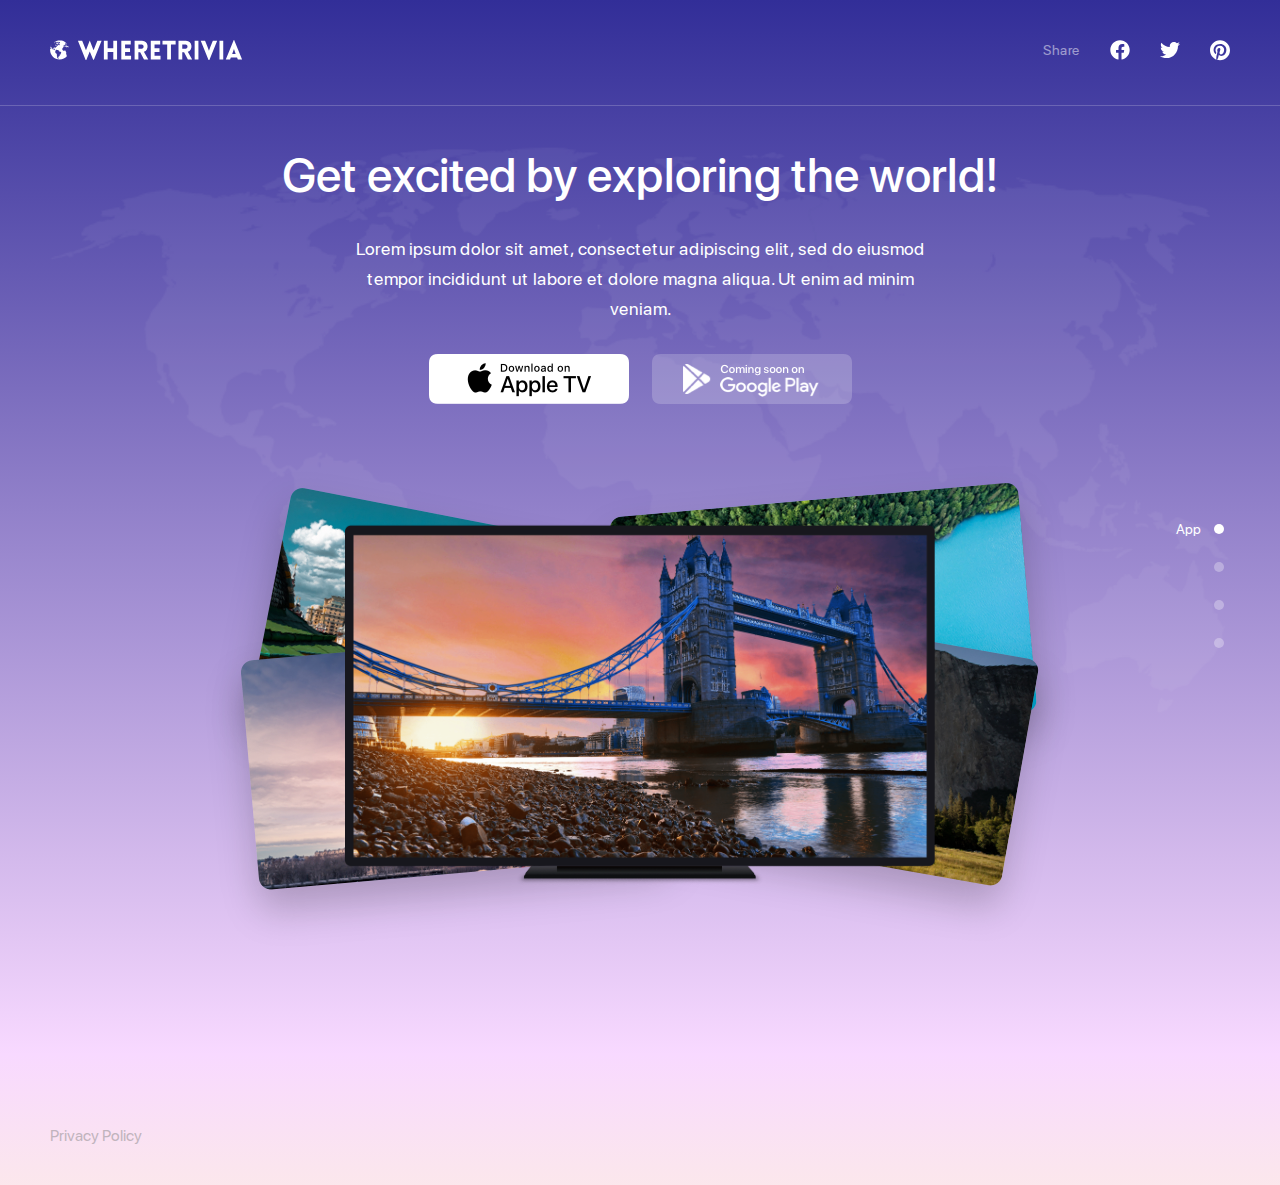
==== index.html @ 3e21c286 "adde pinterest meta data" ====
<!DOCTYPE html>
<html>

<head>
    <link rel="stylesheet" href="assets/style.css">
    <script src="assets/index.js"></script>
    <meta name="viewport" content="width=device-width, initial-scale=1.0">
    <meta name="description" content="Free Web tutorials">
    <!-- pinterest -->
    <meta property="og:type" content="product" />
    <meta property="og:title" content="Technology Will Save Us Gamer DIY Kit" />
    <meta property="og:description" content="One of the permanent installations in the collection of Humble Masterpieces at the Museum of Modern Art in New York, this DIY gamer kit from London-based company Technology Will Save Us is equal parts gadget and design classic. " />
    <meta property="og:url" content="http://www.urbanoutfitters.com/urban/catalog/productdetail.jsp?id=37075900"/>
    <meta property="og:site_name" content="Urban Outfitters" />
    <meta property="product:price:amount" content="98.00" />
    <meta property="product:price:currency" content="USD" />
    <meta property="og:availability" content="instock" />
    <!-- pinterest -->
    <title>WHERETRIVIA</title>
</head>

<body>
    <script>
        window.fbAsyncInit = function () {
            FB.init({
                appId: '2084227675196220',
                autoLogAppEvents: true,
                xfbml: true,
                version: 'v10.0'
            });
        };
    </script>
    <script async defer crossorigin="anonymous" src="https://connect.facebook.net/en_US/sdk.js"></script>

    <nav class="main-nav">
        <div class="main-nav__header main-nav__item">
            <a href="index.html" aria-label="A link to Where Trivia's home page.">
                <svg xmlns="http://www.w3.org/2000/svg" viewBox="0 0 193 20">
                    <g fill="none" fill-rule="evenodd">
                        <g fill="#FFF" fill-rule="nonzero">
                            <g>
                                <g>
                                    <path
                                        d="M36.314 19.938l3.429-8.44 3.455 8.361h.686l7.7-19.173h-4.246l-3.797 9.626L39.848.87h-.184l-3.693 9.442L32.174.686h-4.247l7.728 19.252h.66zm21.337-.395V12h5.644v7.543h3.77V.686h-3.77v7.543H57.65V.686h-3.772v18.857h3.772zm23.42 0V15.77h-5.987V12h4.958V8.229h-4.958V4.457h5.67V.686h-9.442v18.857h9.758zm7.305 0v-7.2h1.82l3.797 7.2h4.273l-4.378-7.78C99.426 10.153 98.767.686 92.042.686h-7.438v18.857h3.772zm3.323-10.866h-3.323v-4.22h3.323c2.558 0 2.558 4.22 0 4.22zm18.83 10.866V15.77h-5.986V12h4.958V8.229h-4.958V4.457h5.67V.686h-9.442v18.857h9.759zm10.418 0V4.457h4.695V.712h-13.16v3.745h4.694v15.086h3.771zm11.315 0v-7.2h1.82l3.797 7.2h4.273l-4.378-7.78c5.538-1.61 4.879-11.077-1.847-11.077h-7.437v18.857h3.772zm3.323-10.866h-3.323v-4.22h3.323c2.558 0 2.558 4.22 0 4.22zm12.844 10.866V.686h-3.772v18.857h3.772zm10.945.395L167.18.686h-4.351l-2.532 6.409-1.345 3.77-1.372-3.902-2.505-6.277h-4.352l7.807 19.252h.844zm13.872-.395V.686h-3.771v18.857h3.771zm6.83 0l.74-2.03h6.25l.765 2.03h4.246L184.138 0h-.395l-7.939 19.543h4.273zm5.592-5.565h-3.481l1.767-4.905 1.714 4.905z"
                                        transform="translate(-50 -40) translate(0 40) translate(50)" />
                                    <g>
                                        <path
                                            d="M.807 5.439v.275c.111-.225.233-.444.364-.66l-.364.385zM6.671 4.735L6.58 4.832 6.703 4.935 6.827 4.832zM1.64 4.57l-.01-.108-.006-.066c-.145.214-.28.433-.407.659l.136-.156.287-.329zM4.725 2.428L4.725 2.269 4.329 2.269 4.308 2.345 4.066 2.345 4.066 2.364 4.066 2.567 4.611 2.567zM19.007 7.386l-.032.038.072.135-.04-.173zM6.093 5.223l.19-.036.152-.098v-.202h-.342v.336zM18.283 5.696c-.075-.143-.154-.283-.238-.421l-.065.06v.38l.198-.023.105.004zM4.716 2.952s.02-.222 0-.222-.263.038-.263.038l-.387.102.104.114.546-.032zM16.847 3.736l.186-.3c-.149-.2-.306-.392-.47-.579v.501l-.41.224.041.147.653.007zM5.385 3.791L5.176 3.736 4.945 3.857 5.087 4.176 5.313 4.098zM6.379 4.495L6.379 4.736 6.588 4.686zM5.751 4.451L5.445 4.571 5.385 4.717 5.625 4.78 6.264 4.78 6.264 4.571 6.171 4.571 6.171 4.451zM5.385 5.39L5.578 5.495 6.044 4.835 5.68 4.835 5.426 5.113zM6.497 5.119L6.497 5.303 6.586 5.43 6.909 5.43 6.909 5.234 6.522 5.119zM6.234 5.431L6.091 5.444 6.044 5.666 6.347 5.666 6.484 5.52 6.484 5.323 6.264 5.355z"
                                            transform="translate(-50 -40) translate(0 40) translate(50) translate(0 .422)" />
                                        <path
                                            d="M18.037 6.116l-.249-.274-.047-.44-.255.14-.138.539-.368-.394-.016-.371-.355-.308-.131-.13h-.413l.13.37.497.277.086.092-.107.054.004.292-.242.1-.206-.044-.13-.184.336.018.09-.122-.743-.504-.057-.215-.303.274-.306-.063-.467.609-.092.238-.3.027-.44.003-.265-.124-.077-.526.094-.25.45-.099.49.1.06-.273-.209-.05.072-.422.493-.078.345-.489.355-.06.322.048h.118l-.065-.459-.39.158-.137-.342-.227-.033-.043-.235.185-.202.44-.173.112-.203C14.69 1.285 13.15.504 11.453.175l-.115-.02c-.175-.032-.353-.054-.532-.076C10.424.033 10.038 0 9.644 0 7.552 0 5.616.68 4.042 1.83h.081l.4-.003.214.12.404.086.031.16.642.023-.087-.206-.57-.016.134-.127-.047-.15h-.515l.562-.422h.539l.253.35.42.023.254-.246.19.095-.348.342-.46.008c.024 0 .04.334.04.334l.586-.017.063-.158L7.232 2l.048-.237-.238-.04.08-.215.181-.056.634.031-.35.319.057.246.365.056-.024-.445.348-.183.619-.071.895.397v.342l.285.071-.143.27h-.403l-.12.31-.925-.218.727-.388-.277-.236-.626.08-.055.057-.002-.001-.009.012-.18.187-.298.026.024.149.104.043-.004.05-.242.034-.018.141-.232.012-.042-.28-.416.127-.85.499.095.351.237.155.476.066v.542l.219-.036.202-.423.506-.16v-.65l.281-.213.68.161-.048.43h.182l.5-.247.024.564.364.222-.016.334-.348.12.023.11.42.192-.008.23-.122.01v-.006l-.531-.164-.023-.17.155-.107v-.156l-.167-.041-.04.143-.293.045-.03-.01v.015l-.1.015-.083-.167-.095-.041h-.208l-.094.077v.173l.178.06.176.024-.04.018-.16.178-.07-.09-.156-.04-.422.398.055.046-.623.345-.587.612-.04.272-.588.388-.29.294.031.588-.404-.19.003-.343H4.242l-.583.296-.252.468-.1.37.163.36.459.056.729-.49.063.243-.222.421.556.095.055.86.07.011.007.001.684.117.483-.56.587.12.205.287.563-.034.015-.166.31.15.348.548.603.009.222.389.031.476.666.254.84.009.246.404.372.12-.071.334-.409.52-.119 1.15-.369.293-.545-.017-.183.318.135.596-.594.763-.19.35-.567.273-.372.057-.016.159.262.075-.033.17-.234.226.143.18.281.009-.016.218-.075.215-.023.174.417.353-.056.182-.568-.01-.564-.495-.44-.775.061-.748-.333-.445.135-.754-.197-.056v-1.637s-.555-.421-.587-.421c-.032 0-.293-.071-.293-.071l-.056-.31-.721-.906.071-.325.025-.533.498-.35-.07-.596-.73-.055-.57-.652-.404-.11-.262-.049.031-.238-.333-.047v.135L2.59 8.77l-.335-.514.116-.21-.137-.002-.04-.134.097-.05-.426-.624-.091-.564h-.214l.071.548.365.564-.04.223-.31-.047-.38-.65v-.757L.87 6.363v-.544C.646 6.343.47 6.894.343 7.462l.023-.005.13-.026.078.373.163.264.109.125.197.078-.186.221-.36.035H.227l.03-.322.226-.047-.02-.151-.186-.118-.015-.011C.164 8.425.11 8.986.11 9.56l.001.05c.028 5.249 4.293 9.51 9.534 9.51 2.98 0 5.645-1.379 7.395-3.533h-.314v-.636l-.365-.49v-.766l-.278-.277-.024-.319.352-.675-.668-1.184.078-.803-.601-.062-.222-.222h-.405l-.206.19h-.712l-.025.064h-.396l-.91-1.041.007-.81.15-.057.057-.31h-.215l-.087-.326 1.053-.762v-.54l.517-.288.208.022h.425l.333-.18 1.07-.083v.548l.844.215.166.12h.155v-.299l.487-.047.463.345h.761l.053-.049c-.075-.257-.161-.51-.258-.758l-.496.01z"
                                            transform="translate(-50 -40) translate(0 40) translate(50) translate(0 .422)" />
                                    </g>
                                </g>
                            </g>
                        </g>
                    </g>
                </svg>
            </a>
        </div>
        <div class="main-nav__item media-nav__item small--hide">
            <span class="main-nav__share-label">Share</span>
        </div>
        <div class="main-nav__item media-nav__item">
            <a href="" id="fb_share_btn" class="main-nav__media-icon"
                aria-label="A link to where trivia's facebook page">
                <svg aria-hidden="true" focusable="false" data-prefix="fab" data-icon="facebook"
                    class="svg-inline--fa fa-facebook fa-w-16" role="img" xmlns="http://www.w3.org/2000/svg"
                    viewBox="0 0 512 512">
                    <path fill="currentColor"
                        d="M504 256C504 119 393 8 256 8S8 119 8 256c0 123.78 90.69 226.38 209.25 245V327.69h-63V256h63v-54.64c0-62.15 37-96.48 93.67-96.48 27.14 0 55.52 4.84 55.52 4.84v61h-31.28c-30.8 0-40.41 19.12-40.41 38.73V256h68.78l-11 71.69h-57.78V501C413.31 482.38 504 379.78 504 256z">
                    </path>
                </svg>
            </a>
        </div>
        <script>
            document.getElementById('fb_share_btn').onclick = function () {
                FB.ui({
                    display: 'popup',
                    method: 'share',
                    href: 'https://jonas-alcantara.github.io/wheretrivia/',
                }, function (response) { });
            }
        </script>
        <div class="main-nav__item media-nav__item">
            <a href="https://twitter.com/share?ref_src=twsrc%5Etfw" target="_blank"
                class="main-nav__media-icon twitter-share-button" aria-label="A link to where trivia's twitter page" data-show-count="false">
                <svg aria-hidden="true" focusable="false" data-prefix="fab" data-icon="twitter"
                    class="svg-inline--fa fa-twitter fa-w-16" role="img" xmlns="http://www.w3.org/2000/svg"
                    viewBox="0 0 512 512">
                    <path fill="currentColor"
                        d="M459.37 151.716c.325 4.548.325 9.097.325 13.645 0 138.72-105.583 298.558-298.558 298.558-59.452 0-114.68-17.219-161.137-47.106 8.447.974 16.568 1.299 25.34 1.299 49.055 0 94.213-16.568 130.274-44.832-46.132-.975-84.792-31.188-98.112-72.772 6.498.974 12.995 1.624 19.818 1.624 9.421 0 18.843-1.3 27.614-3.573-48.081-9.747-84.143-51.98-84.143-102.985v-1.299c13.969 7.797 30.214 12.67 47.431 13.319-28.264-18.843-46.781-51.005-46.781-87.391 0-19.492 5.197-37.36 14.294-52.954 51.655 63.675 129.3 105.258 216.365 109.807-1.624-7.797-2.599-15.918-2.599-24.04 0-57.828 46.782-104.934 104.934-104.934 30.213 0 57.502 12.67 76.67 33.137 23.715-4.548 46.456-13.32 66.599-25.34-7.798 24.366-24.366 44.833-46.132 57.827 21.117-2.273 41.584-8.122 60.426-16.243-14.292 20.791-32.161 39.308-52.628 54.253z">
                    </path>
                </svg>
            </a>
            <!-- <script async src="https://platform.twitter.com/widgets.js" charset="utf-8"></script> -->
        </div>
        <div class="main-nav__item media-nav__item">
            <a href="https://www.pinterest.com/pinterest/" class="main-nav__media-icon" aria-label="A link to where trivia's pinterest page">
                <svg aria-hidden="true" focusable="false" data-prefix="fab" data-icon="pinterest"
                    class="svg-inline--fa fa-pinterest fa-w-16" role="img" xmlns="http://www.w3.org/2000/svg"
                    viewBox="0 0 496 512">
                    <path fill="currentColor"
                        d="M496 256c0 137-111 248-248 248-25.6 0-50.2-3.9-73.4-11.1 10.1-16.5 25.2-43.5 30.8-65 3-11.6 15.4-59 15.4-59 8.1 15.4 31.7 28.5 56.8 28.5 74.8 0 128.7-68.8 128.7-154.3 0-81.9-66.9-143.2-152.9-143.2-107 0-163.9 71.8-163.9 150.1 0 36.4 19.4 81.7 50.3 96.1 4.7 2.2 7.2 1.2 8.3-3.3.8-3.4 5-20.3 6.9-28.1.6-2.5.3-4.7-1.7-7.1-10.1-12.5-18.3-35.3-18.3-56.6 0-54.7 41.4-107.6 112-107.6 60.9 0 103.6 41.5 103.6 100.9 0 67.1-33.9 113.6-78 113.6-24.3 0-42.6-20.1-36.7-44.8 7-29.5 20.5-61.3 20.5-82.6 0-19-10.2-34.9-31.4-34.9-24.9 0-44.9 25.7-44.9 60.2 0 22 7.4 36.8 7.4 36.8s-24.5 103.8-29 123.2c-5 21.4-3 51.6-.9 71.2C65.4 450.9 0 361.1 0 256 0 119 111 8 248 8s248 111 248 248z">
                    </path>
                </svg>
            </a>
        </div>
    </nav>
    <main>
        <div class="main__content">
            <div class="slider">
                <div class="slider__track" data-slider>
                    <div class="slider__item slider__item--active" id="slide1" data-slide-index="1">
                        <h2 class="h1">Get excited by exploring the world!</h2>
                        <p class="slider__item-description">Lorem ipsum dolor sit amet, consectetur adipiscing elit, sed
                            do
                            eiusmod tempor incididunt ut
                            labore et dolore magna aliqua. Ut enim ad minim veniam.</p>
                        <div class="slideItem__buttons-wrapper">
                            <a target="_blank" href="https://apps.apple.com/us/app/wheretrivia/id1564201293"
                                class="slideItem__button app-store__btn"
                                aria-label="a link to where trivia's application in App Store">
                                <img src="assets/apple-tv-button.png" alt="Link to Apple App Store Image">
                            </a>
                            <a target="_blank" href="#" class="slideItem__button app-store__btn"
                                aria-label="a link to where trivia's application in Play Store">
                                <img src="assets/google-play-button.png" alt="Link to Google Play Store Image">
                            </a>
                        </div>
                        <div class="slide__images-wrapper">
                            <div class="slide__bg-image top-left small--hide">
                                <img src="assets/italy.png"
                                    alt="An image of a europian city with brown buildings and people in the streets">
                            </div>
                            <div class="slide__bg-image bottom-left small--hide">
                                <img src="assets/paris.png" alt="An image of the Eiffel tower">
                            </div>
                            <div class="slide__bg-image top-right small--hide">
                                <img src="assets/lake.png" alt="A image of a lake besides a forest taken from above">
                            </div>
                            <div class="slide__bg-image bottom-right small--hide">
                                <img src="assets/mountain.png"
                                    alt="an image of a stone mountain with pine trees at it's base">
                            </div>
                            <div class="tv__image-wrapper">
                                <img src="assets/londonBridge.png" alt="">
                            </div>
                        </div>
                    </div>
                    <div class="slider__item" id="slide2" data-slide-index="2">
                        <h2 class="h1">Choose themes to play</h2>
                        <p class="slider__item-description">Lorem ipsum dolor sit amet, consectetur adipiscing elit, sed
                            do
                            eiusmod tempor incididunt ut
                            labore et dolore magna aliqua. Ut enim ad minim veniam.</p>
                        <div class="slideItem__buttons-wrapper">
                            <a target="_blank" href="https://apps.apple.com/us/app/wheretrivia/id1564201293"
                                class="slideItem__button app-store__btn"
                                aria-label="a link to where trivia's application in App Store">
                                <img src="assets/apple-tv-button.png" alt="Link to Apple App Store Image">
                            </a>
                            <a target="_blank" href="#" class="slideItem__button app-store__btn"
                                aria-label="a link to where trivia's application in Play Store">
                                <img src="assets/google-play-button.png" alt="Link to Google Play Store Image">
                            </a>
                        </div>
                        <div class="slide__images-wrapper">
                            <div class="slide__bg-image top-left small--hide">
                                <img src="assets/italy.png"
                                    alt="An image of a europian city with brown buildings and people in the streets">
                            </div>
                            <div class="slide__bg-image bottom-left small--hide">
                                <img src="assets/paris.png" alt="An image of the Eiffel tower">
                            </div>
                            <div class="slide__bg-image top-right small--hide">
                                <img src="assets/lake.png" alt="A image of a lake besides a forest taken from above">
                            </div>
                            <div class="slide__bg-image bottom-right small--hide">
                                <img src="assets/mountain.png"
                                    alt="an image of a stone mountain with pine trees at it's base">
                            </div>
                            <div class="tv__image-wrapper">
                                <img src="assets/londonBridgeAndBeach.png" alt="">
                            </div>
                        </div>
                    </div>
                    <div class="slider__item" id="slide3" data-slide-index="3">
                        <h2 class="h1">Setup time to play</h2>
                        <p class="slider__item-description">Lorem ipsum dolor sit amet, consectetur adipiscing elit, sed
                            do
                            eiusmod tempor incididunt ut
                            labore et dolore magna aliqua. Ut enim ad minim veniam.</p>
                        <div class="slideItem__buttons-wrapper">
                            <a target="_blank" href="https://apps.apple.com/us/app/wheretrivia/id1564201293"
                                class="slideItem__button app-store__btn"
                                aria-label="a link to where trivia's application in App Store">
                                <img src="assets/apple-tv-button.png" alt="Link to Apple App Store Image">
                            </a>
                            <a target="_blank" href="#" class="slideItem__button app-store__btn"
                                aria-label="a link to where trivia's application in Play Store">
                                <img src="assets/google-play-button.png" alt="Link to Google Play Store Image">
                            </a>
                        </div>
                        <div class="slide__images-wrapper">
                            <div class="slide__bg-image top-left small--hide">
                                <img src="assets/italy.png"
                                    alt="An image of a europian city with brown buildings and people in the streets">
                            </div>
                            <div class="slide__bg-image bottom-left small--hide">
                                <img src="assets/paris.png" alt="An image of the Eiffel tower">
                            </div>
                            <div class="slide__bg-image top-right small--hide">
                                <img src="assets/lake.png" alt="A image of a lake besides a forest taken from above">
                            </div>
                            <div class="slide__bg-image bottom-right small--hide">
                                <img src="assets/mountain.png"
                                    alt="an image of a stone mountain with pine trees at it's base">
                            </div>
                            <div class="tv__image-wrapper">
                                <img src="assets/londonBridge-Beach-and-greenland.png" alt="">
                            </div>
                        </div>
                    </div>
                    <div class="slider__item" id="slide4" data-slide-index="4">
                        <h2 class="h1">Guess places around the world</h2>
                        <p class="slider__item-description">Lorem ipsum dolor sit amet, consectetur adipiscing elit, sed
                            do
                            eiusmod tempor incididunt ut
                            labore et dolore magna aliqua. Ut enim ad minim veniam.</p>
                        <div class="slideItem__buttons-wrapper">
                            <a target="_blank" href="https://apps.apple.com/us/app/wheretrivia/id1564201293"
                                class="slideItem__button app-store__btn"
                                aria-label="a link to where trivia's application in App Store">
                                <img src="assets/apple-tv-button.png" alt="Link to Apple App Store Image">
                            </a>
                            <a target="_blank" href="#" class="slideItem__button app-store__btn"
                                aria-label="a link to where trivia's application in Play Store">
                                <img src="assets/google-play-button.png" alt="Link to Google Play Store Image">
                            </a>
                        </div>
                        <div class="slide__images-wrapper">
                            <div class="slide__bg-image top-left small--hide">
                                <img src="assets/italy.png"
                                    alt="An image of a europian city with brown buildings and people in the streets">
                            </div>
                            <div class="slide__bg-image bottom-left small--hide">
                                <img src="assets/paris.png" alt="An image of the Eiffel tower">
                            </div>
                            <div class="slide__bg-image top-right small--hide">
                                <img src="assets/lake.png" alt="A image of a lake besides a forest taken from above">
                            </div>
                            <div class="slide__bg-image bottom-right small--hide">
                                <img src="assets/mountain.png"
                                    alt="an image of a stone mountain with pine trees at it's base">
                            </div>
                            <div class="tv__image-wrapper">
                                <img src="assets/londonBridge-With-loader.png" alt="">
                            </div>
                        </div>
                    </div>
                </div>
                <div class="slider__dots">
                    <button class="slick__dot active" data-target="slide1"
                        aria-label="Show WHERE TRIVIA's Application preview slide"> <label
                            class="slick__dot-label">App</label>
                        <span class="dot"></span></button>
                    <button class="slick__dot" data-target="slide2"
                        aria-label="Show WHERE TRIVIA's Themes preview slide"> <label
                            class="slick__dot-label">Themes</label> <span class="dot"></span></button>
                    <button class="slick__dot" data-target="slide3"
                        aria-label="Show WHERE TRIVIA's Setup preview slide"> <label
                            class="slick__dot-label">Setup</label> <span class="dot"></span></button>
                    <button class="slick__dot" data-target="slide4" aria-label="Show WHERE TRIVIA's Play preview slide">
                        <label class="slick__dot-label">Play</label> <span class="dot"></span></button>
                </div>
            </div>
        </div>
    </main>
    <footer>
        <a class="text--dark" href="privacypolicy.html">Privacy Policy</a>
    </footer>
</body>

</html>
---- assets/style.css ----
@font-face {
    font-family: "SFProDisplay";
    font-weight: 500;
    font-style: normal;
    font-display: swap;
    src: url("SFProDisplay-Medium.ttf") format("truetype");
}
@font-face {
    font-family: "SFProDisplay";
    font-weight: normal;
    font-style: normal;
    font-display: swap;
    src: url("SFProDisplay-Regular.ttf") format("truetype");
}
@font-face {
    font-family: "FontAwesome5Brands";
    font-weight: normal;
    font-style: normal;
    font-display: swap;
    src: url("fa-brands-400.ttf") format("truetype");
}
body,
h1,
h2,
h3,
h4,
h5,
h6,
a,
p,
button {
    font-family: "SFProDisplay", Courier, monospace;
    color: #fff;
}
p {
    font-size: 18px;
    line-height: 1.67;
}
@media only screen and (max-width: 749px) {
    p {
        font-size: 15px;
    }
}
a {
    text-decoration: none;
}
html {
    background-image: linear-gradient(to bottom, #322e98 0%, #f8d9ff 89%, #fff5d9 111%);
    transition: background-image 1s ease-in-out;
}
body {
    min-height: 100vh;
    margin: 0;
}
.text--dark {
    color: #888;
    opacity: 0.5;
}
.text--dark:hover {
    opacity: 1;
}
.main-nav__media-icon {
    width: 20px;
    margin-left: 30px;
    color: #fff;
}
.main-nav__media-icon svg {
    width: 20px;
}
main,
.main-nav,
footer {
    padding: 40px 50px;
}
.slider__item {
    transition: opacity 1000ms ease 0s;
}
@media only screen and (max-width: 749px) {
    main,
    .main-nav,
    footer {
        padding: 23px 20px;
    }
    footer {
        text-align: center;
    }
    .slider__item {
        padding: 0;
    }
    .main-nav__media-icon {
        margin-left: 20px;
    }
}
.main-nav {
    z-index: 5;
    display: flex;
    justify-content: flex-end;
    border-bottom: 1px solid rgb(255, 255, 255, 0.2);
}
.main-nav__share-label {
    opacity: 0.5;
    font-size: 14px;
}

.main-nav__item {
    display: inline;
}
.main-nav__header {
    margin-right: auto;
}
.main-nav__header svg {
    height: 20px;
}
@media only screen and (max-width: 749px) {
    .main-nav__header svg {
        height: 14px;
    }
}
h1,
.h1 {
    font-size: 48px;
    font-weight: 500;
    margin: 0;
}
@media only screen and (max-width: 749px) {
    h1,
    .h1 {
        font-size: 28px;
    }
}
/* .slider,
.slider__track {
    min-height: 100vh;
}
@media only screen and (max-width: 749px) {

} */
.slider__track {
    min-height: 100vh;
    position: relative;
}

@media only screen and (max-width: 749px) {
    .slider__track {
        min-height: 85vh;
    }
}
.slider__item {
    text-align: center;
    opacity: 0;
    z-index: -1;
    position: absolute;
    width: 100%;
}
.slider__item--active {
    opacity: 1;
    z-index: 1;
}
.slider__item .slider__item-description {
    width: 50%;
    margin: 30px auto;
}
@media only screen and (max-width: 749px) {
    .slider__item .slider__item-description {
        width: 100%;
        margin: 20px auto;
    }
}
.slideItem__buttons-wrapper a {
    margin: 0 10px;
}
.slideItem__buttons-wrapper a:first-child {
    margin-left: 0;
}
.slideItem__buttons-wrapper a:last-child {
    margin-right: 0;
}
.slideItem__button img {
    width: 200px;
    height: 50px;
}
@media only screen and (max-width: 749px) {
    .slideItem__button img {
        width: 150px;
        height: 40px;
    }
    .slideItem__buttons-wrapper a {
        margin: 0 5px;
    }
}
.main__content {
    background-image: url("continents.png");
    background-position: center top;
    background-repeat: no-repeat;
    background-size: contain;
}
@media only screen and (max-width: 749px) {
    .main__content {
        background-image: url("continents-small.png");
    }
}
.slider,
.slide__images-wrapper {
    position: relative;
}
.slide__images-wrapper {
    max-width: 50%;
    min-height: 500px;
    margin: 50px auto;
}
@media only screen and (max-width: 749px) {
    .slide__images-wrapper {
        max-width: 100%;
        min-height: unset;
        margin: 50px auto;
    }
}
@media only screen and (min-width: 750px) and (max-width: 989px) {
    .slide__images-wrapper {
        max-width: 70%;
    }
}

/* slick dot styles */
.slider__dots {
    position: absolute;
    right: 0;
    top: 50%;
    transform: translateY(-50%);
    z-index: 5;
    text-align: right;
}

.slick__dot {
    margin-bottom: 20px;
    display: block;
    border: none;
    background-color: transparent;
    width: 100%;
    text-align: right;
    cursor: pointer;
}

.dot {
    width: 10px;
    height: 10px;
    background-color: #fff;
    opacity: 0.3;
    border-radius: 50%;
    display: inline-block;
}
.slick__dot:hover .dot {
    opacity: 0.8;
}

.slick__dot-label {
    opacity: 0;
    margin-right: 10px;
    font-size: 14px;
}
@media only screen and (max-width: 749px) {
    .slider__dots {
        top: unset;
        right: unset;
        bottom: 0;
        left: 50%;
        transform: translateX(-50%);
        width: fit-content;
        margin: auto;
    }
    .slick__dot {
        display: inline-block;
        margin: 0 10px;
        width: auto;
    }
    .dot {
        width: 6px;
        height: 6px;
        background-color: #000;
        opacity: 0.3;
        border-radius: 50%;
        display: inline-block;
    }

    .slick__dot-label {
        display: none;
    }
}
.slick__dot.active .slick__dot-label,
.slick__dot.active .dot {
    opacity: 1;
}
.slide__bg-image,
.tv__image-wrapper {
    position: static;
}
@media only screen and (min-width: 750px) {
    .slide__bg-image,
    .tv__image-wrapper {
        position: absolute;
    }
    .tv__image-wrapper {
        width: 100%;
        top: 50%;
        left: 50%;
        transform: translate(-50%, -50%);
    }
}
.tv__image-wrapper img {
    width: 100%;
}
.top-left,
.top-right {
    top: 0;
}
.bottom-left,
.bottom-right {
    bottom: 0;
}
.bottom-right,
.top-right {
    right: -25%;
}
.bottom-left,
.top-left {
    left: -25%;
}

@media only screen and (max-width: 749px) {
    .small--hide {
        display: none;
    }
}

.grid {
    display: flex;
    flex-flow: row wrap;
}
.medium--up__two-fifths {
    width: 40%;
}
.medium--up__one-fifth {
    width: 20%;
}

/* privacy-policy styles */
.privacy-policy__container {
    text-align: center;
    min-height: 100vh;
    padding: 0 100px;
}
@media only screen and (min-width: 750px) and (max-width: 989px) {
    .privacy-policy__container {
        padding: 30px;
    }
}
@media only screen and (max-width: 749px) {
    .privacy-policy__container {
        padding: 0;
    }
}
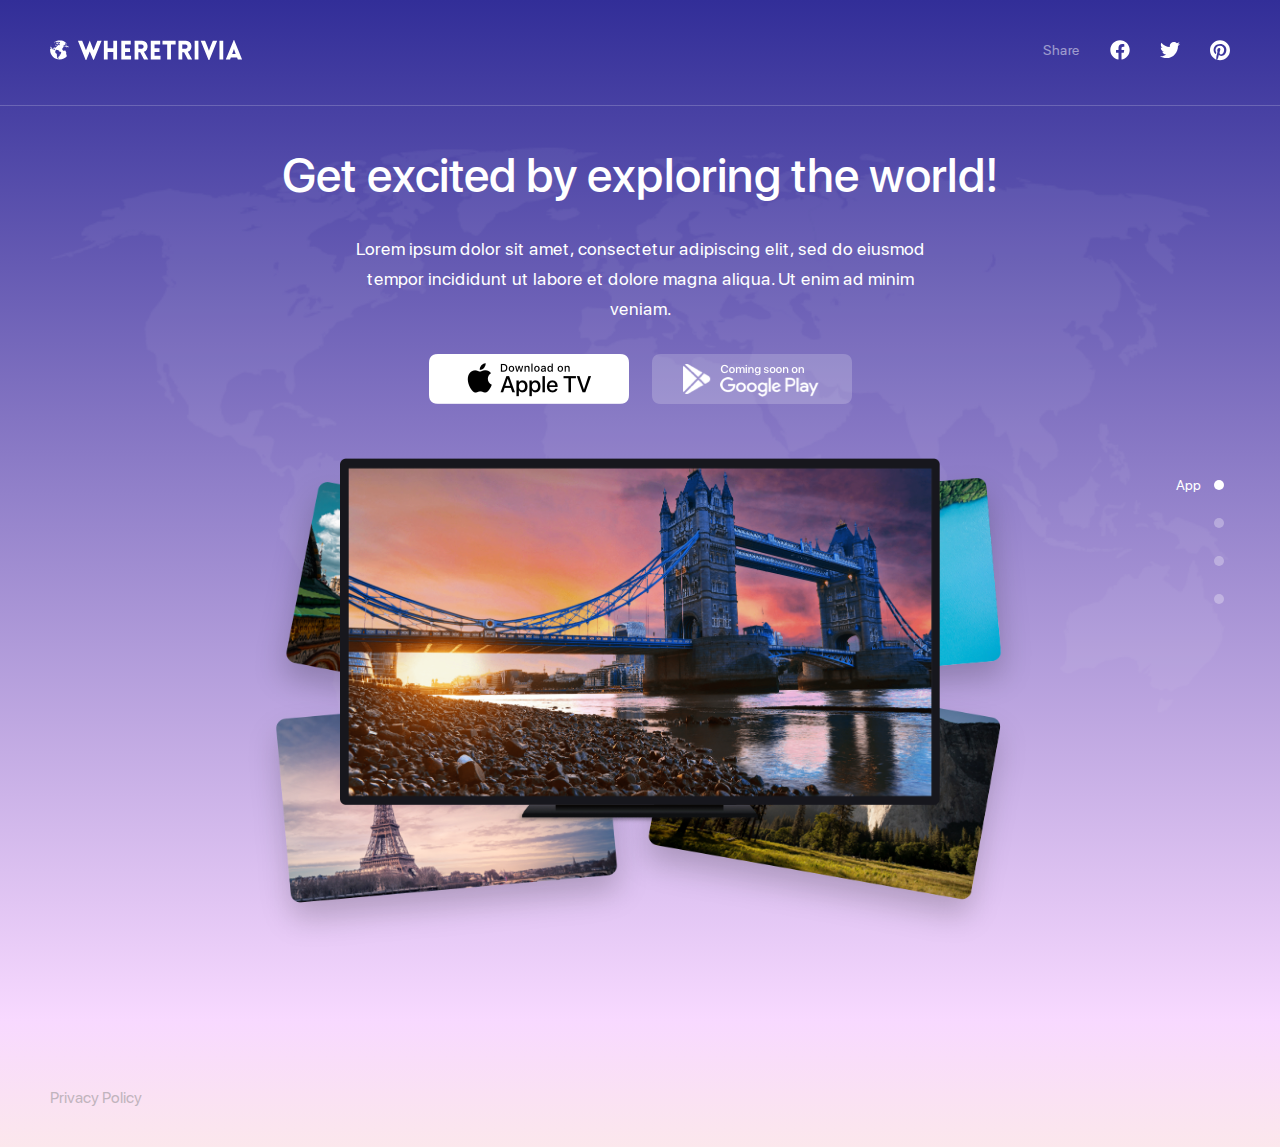
==== commit 3e615722: "fixed height and slickdots position" ====
--- a/index.html
+++ b/index.html
@@ -2,36 +2,17 @@
 <html>
 
 <head>
+    <link rel="shortcut icon" href="favicon.ico">
     <link rel="stylesheet" href="assets/style.css">
-    <script src="assets/index.js"></script>
+    <script async defer crossorigin="anonymous" src="https://connect.facebook.net/en_US/sdk.js"></script>
+    <script src="assets/mediashare.js" defer></script>
+    <script src="assets/index.js" defer></script>
     <meta name="viewport" content="width=device-width, initial-scale=1.0">
     <meta name="description" content="Free Web tutorials">
-    <!-- pinterest -->
-    <meta property="og:type" content="product" />
-    <meta property="og:title" content="Technology Will Save Us Gamer DIY Kit" />
-    <meta property="og:description" content="One of the permanent installations in the collection of Humble Masterpieces at the Museum of Modern Art in New York, this DIY gamer kit from London-based company Technology Will Save Us is equal parts gadget and design classic. " />
-    <meta property="og:url" content="http://www.urbanoutfitters.com/urban/catalog/productdetail.jsp?id=37075900"/>
-    <meta property="og:site_name" content="Urban Outfitters" />
-    <meta property="product:price:amount" content="98.00" />
-    <meta property="product:price:currency" content="USD" />
-    <meta property="og:availability" content="instock" />
-    <!-- pinterest -->
     <title>WHERETRIVIA</title>
 </head>
 
 <body>
-    <script>
-        window.fbAsyncInit = function () {
-            FB.init({
-                appId: '2084227675196220',
-                autoLogAppEvents: true,
-                xfbml: true,
-                version: 'v10.0'
-            });
-        };
-    </script>
-    <script async defer crossorigin="anonymous" src="https://connect.facebook.net/en_US/sdk.js"></script>
-
     <nav class="main-nav">
         <div class="main-nav__header main-nav__item">
             <a href="index.html" aria-label="A link to Where Trivia's home page.">
@@ -73,18 +54,10 @@
                 </svg>
             </a>
         </div>
-        <script>
-            document.getElementById('fb_share_btn').onclick = function () {
-                FB.ui({
-                    display: 'popup',
-                    method: 'share',
-                    href: 'https://jonas-alcantara.github.io/wheretrivia/',
-                }, function (response) { });
-            }
-        </script>
         <div class="main-nav__item media-nav__item">
             <a href="https://twitter.com/share?ref_src=twsrc%5Etfw" target="_blank"
-                class="main-nav__media-icon twitter-share-button" aria-label="A link to where trivia's twitter page" data-show-count="false">
+                class="main-nav__media-icon twitter-share-button" aria-label="A link to where trivia's twitter page"
+                data-show-count="false">
                 <svg aria-hidden="true" focusable="false" data-prefix="fab" data-icon="twitter"
                     class="svg-inline--fa fa-twitter fa-w-16" role="img" xmlns="http://www.w3.org/2000/svg"
                     viewBox="0 0 512 512">
@@ -93,10 +66,10 @@
                     </path>
                 </svg>
             </a>
-            <!-- <script async src="https://platform.twitter.com/widgets.js" charset="utf-8"></script> -->
         </div>
         <div class="main-nav__item media-nav__item">
-            <a href="https://www.pinterest.com/pinterest/" class="main-nav__media-icon" aria-label="A link to where trivia's pinterest page">
+            <a href="https://www.pinterest.com/pinterest/" target="_blank" class="main-nav__media-icon"
+                aria-label="A link to where trivia's pinterest page">
                 <svg aria-hidden="true" focusable="false" data-prefix="fab" data-icon="pinterest"
                     class="svg-inline--fa fa-pinterest fa-w-16" role="img" xmlns="http://www.w3.org/2000/svg"
                     viewBox="0 0 496 512">
@@ -113,33 +86,34 @@
                 <div class="slider__track" data-slider>
                     <div class="slider__item slider__item--active" id="slide1" data-slide-index="1">
                         <h2 class="h1">Get excited by exploring the world!</h2>
-                        <p class="slider__item-description">Lorem ipsum dolor sit amet, consectetur adipiscing elit, sed
-                            do
-                            eiusmod tempor incididunt ut
-                            labore et dolore magna aliqua. Ut enim ad minim veniam.</p>
-                        <div class="slideItem__buttons-wrapper">
-                            <a target="_blank" href="https://apps.apple.com/us/app/wheretrivia/id1564201293"
-                                class="slideItem__button app-store__btn"
-                                aria-label="a link to where trivia's application in App Store">
-                                <img src="assets/apple-tv-button.png" alt="Link to Apple App Store Image">
-                            </a>
-                            <a target="_blank" href="#" class="slideItem__button app-store__btn"
-                                aria-label="a link to where trivia's application in Play Store">
-                                <img src="assets/google-play-button.png" alt="Link to Google Play Store Image">
-                            </a>
-                        </div>
-                        <div class="slide__images-wrapper">
-                            <div class="slide__bg-image top-left small--hide">
-                                <img src="assets/italy.png"
-                                    alt="An image of a europian city with brown buildings and people in the streets">
-                            </div>
-                            <div class="slide__bg-image bottom-left small--hide">
-                                <img src="assets/paris.png" alt="An image of the Eiffel tower">
-                            </div>
-                            <div class="slide__bg-image top-right small--hide">
-                                <img src="assets/lake.png" alt="A image of a lake besides a forest taken from above">
-                            </div>
-                            <div class="slide__bg-image bottom-right small--hide">
+                        <p class="slider__item-description">Lorem ipsum dolor sit amet, consectetur adipiscing elit,
+                            sed
+                            do
+                            eiusmod tempor incididunt ut
+                            labore et dolore magna aliqua. Ut enim ad minim veniam.</p>
+                        <div class="slideItem__buttons-wrapper">
+                            <a target="_blank" href="https://apps.apple.com/us/app/wheretrivia/id1564201293"
+                                class="slideItem__button app-store__btn"
+                                aria-label="a link to where trivia's application in App Store">
+                                <img src="assets/apple-tv-button.png" alt="Link to Apple App Store Image">
+                            </a>
+                            <a target="_blank" href="#" class="slideItem__button app-store__btn"
+                                aria-label="a link to where trivia's application in Play Store">
+                                <img src="assets/google-play-button.png" alt="Link to Google Play Store Image">
+                            </a>
+                        </div>
+                        <div class="slide__images-wrapper">
+                            <div class="slide-bg-image__wrapper top-left small--hide">
+                                <img src="assets/italy.png"
+                                    alt="An image of a europian city with brown buildings and people in the streets">
+                            </div>
+                            <div class="slide-bg-image__wrapper bottom-left small--hide">
+                                <img src="assets/paris.png" alt="An image of the Eiffel tower">
+                            </div>
+                            <div class="slide-bg-image__wrapper top-right small--hide">
+                                <img src="assets/lake.png" alt="A image of a lake besides a forest taken from above">
+                            </div>
+                            <div class="slide-bg-image__wrapper bottom-right small--hide">
                                 <img src="assets/mountain.png"
                                     alt="an image of a stone mountain with pine trees at it's base">
                             </div>
@@ -150,33 +124,34 @@
                     </div>
                     <div class="slider__item" id="slide2" data-slide-index="2">
                         <h2 class="h1">Choose themes to play</h2>
-                        <p class="slider__item-description">Lorem ipsum dolor sit amet, consectetur adipiscing elit, sed
-                            do
-                            eiusmod tempor incididunt ut
-                            labore et dolore magna aliqua. Ut enim ad minim veniam.</p>
-                        <div class="slideItem__buttons-wrapper">
-                            <a target="_blank" href="https://apps.apple.com/us/app/wheretrivia/id1564201293"
-                                class="slideItem__button app-store__btn"
-                                aria-label="a link to where trivia's application in App Store">
-                                <img src="assets/apple-tv-button.png" alt="Link to Apple App Store Image">
-                            </a>
-                            <a target="_blank" href="#" class="slideItem__button app-store__btn"
-                                aria-label="a link to where trivia's application in Play Store">
-                                <img src="assets/google-play-button.png" alt="Link to Google Play Store Image">
-                            </a>
-                        </div>
-                        <div class="slide__images-wrapper">
-                            <div class="slide__bg-image top-left small--hide">
-                                <img src="assets/italy.png"
-                                    alt="An image of a europian city with brown buildings and people in the streets">
-                            </div>
-                            <div class="slide__bg-image bottom-left small--hide">
-                                <img src="assets/paris.png" alt="An image of the Eiffel tower">
-                            </div>
-                            <div class="slide__bg-image top-right small--hide">
-                                <img src="assets/lake.png" alt="A image of a lake besides a forest taken from above">
-                            </div>
-                            <div class="slide__bg-image bottom-right small--hide">
+                        <p class="slider__item-description">Lorem ipsum dolor sit amet, consectetur adipiscing elit,
+                            sed
+                            do
+                            eiusmod tempor incididunt ut
+                            labore et dolore magna aliqua. Ut enim ad minim veniam.</p>
+                        <div class="slideItem__buttons-wrapper">
+                            <a target="_blank" href="https://apps.apple.com/us/app/wheretrivia/id1564201293"
+                                class="slideItem__button app-store__btn"
+                                aria-label="a link to where trivia's application in App Store">
+                                <img src="assets/apple-tv-button.png" alt="Link to Apple App Store Image">
+                            </a>
+                            <a target="_blank" href="#" class="slideItem__button app-store__btn"
+                                aria-label="a link to where trivia's application in Play Store">
+                                <img src="assets/google-play-button.png" alt="Link to Google Play Store Image">
+                            </a>
+                        </div>
+                        <div class="slide__images-wrapper">
+                            <div class="slide-bg-image__wrapper top-left small--hide">
+                                <img src="assets/italy.png"
+                                    alt="An image of a europian city with brown buildings and people in the streets">
+                            </div>
+                            <div class="slide-bg-image__wrapper bottom-left small--hide">
+                                <img src="assets/paris.png" alt="An image of the Eiffel tower">
+                            </div>
+                            <div class="slide-bg-image__wrapper top-right small--hide">
+                                <img src="assets/lake.png" alt="A image of a lake besides a forest taken from above">
+                            </div>
+                            <div class="slide-bg-image__wrapper bottom-right small--hide">
                                 <img src="assets/mountain.png"
                                     alt="an image of a stone mountain with pine trees at it's base">
                             </div>
@@ -187,33 +162,34 @@
                     </div>
                     <div class="slider__item" id="slide3" data-slide-index="3">
                         <h2 class="h1">Setup time to play</h2>
-                        <p class="slider__item-description">Lorem ipsum dolor sit amet, consectetur adipiscing elit, sed
-                            do
-                            eiusmod tempor incididunt ut
-                            labore et dolore magna aliqua. Ut enim ad minim veniam.</p>
-                        <div class="slideItem__buttons-wrapper">
-                            <a target="_blank" href="https://apps.apple.com/us/app/wheretrivia/id1564201293"
-                                class="slideItem__button app-store__btn"
-                                aria-label="a link to where trivia's application in App Store">
-                                <img src="assets/apple-tv-button.png" alt="Link to Apple App Store Image">
-                            </a>
-                            <a target="_blank" href="#" class="slideItem__button app-store__btn"
-                                aria-label="a link to where trivia's application in Play Store">
-                                <img src="assets/google-play-button.png" alt="Link to Google Play Store Image">
-                            </a>
-                        </div>
-                        <div class="slide__images-wrapper">
-                            <div class="slide__bg-image top-left small--hide">
-                                <img src="assets/italy.png"
-                                    alt="An image of a europian city with brown buildings and people in the streets">
-                            </div>
-                            <div class="slide__bg-image bottom-left small--hide">
-                                <img src="assets/paris.png" alt="An image of the Eiffel tower">
-                            </div>
-                            <div class="slide__bg-image top-right small--hide">
-                                <img src="assets/lake.png" alt="A image of a lake besides a forest taken from above">
-                            </div>
-                            <div class="slide__bg-image bottom-right small--hide">
+                        <p class="slider__item-description">Lorem ipsum dolor sit amet, consectetur adipiscing elit,
+                            sed
+                            do
+                            eiusmod tempor incididunt ut
+                            labore et dolore magna aliqua. Ut enim ad minim veniam.</p>
+                        <div class="slideItem__buttons-wrapper">
+                            <a target="_blank" href="https://apps.apple.com/us/app/wheretrivia/id1564201293"
+                                class="slideItem__button app-store__btn"
+                                aria-label="a link to where trivia's application in App Store">
+                                <img src="assets/apple-tv-button.png" alt="Link to Apple App Store Image">
+                            </a>
+                            <a target="_blank" href="#" class="slideItem__button app-store__btn"
+                                aria-label="a link to where trivia's application in Play Store">
+                                <img src="assets/google-play-button.png" alt="Link to Google Play Store Image">
+                            </a>
+                        </div>
+                        <div class="slide__images-wrapper">
+                            <div class="slide-bg-image__wrapper top-left small--hide">
+                                <img src="assets/italy.png"
+                                    alt="An image of a europian city with brown buildings and people in the streets">
+                            </div>
+                            <div class="slide-bg-image__wrapper bottom-left small--hide">
+                                <img src="assets/paris.png" alt="An image of the Eiffel tower">
+                            </div>
+                            <div class="slide-bg-image__wrapper top-right small--hide">
+                                <img src="assets/lake.png" alt="A image of a lake besides a forest taken from above">
+                            </div>
+                            <div class="slide-bg-image__wrapper bottom-right small--hide">
                                 <img src="assets/mountain.png"
                                     alt="an image of a stone mountain with pine trees at it's base">
                             </div>
@@ -224,33 +200,34 @@
                     </div>
                     <div class="slider__item" id="slide4" data-slide-index="4">
                         <h2 class="h1">Guess places around the world</h2>
-                        <p class="slider__item-description">Lorem ipsum dolor sit amet, consectetur adipiscing elit, sed
-                            do
-                            eiusmod tempor incididunt ut
-                            labore et dolore magna aliqua. Ut enim ad minim veniam.</p>
-                        <div class="slideItem__buttons-wrapper">
-                            <a target="_blank" href="https://apps.apple.com/us/app/wheretrivia/id1564201293"
-                                class="slideItem__button app-store__btn"
-                                aria-label="a link to where trivia's application in App Store">
-                                <img src="assets/apple-tv-button.png" alt="Link to Apple App Store Image">
-                            </a>
-                            <a target="_blank" href="#" class="slideItem__button app-store__btn"
-                                aria-label="a link to where trivia's application in Play Store">
-                                <img src="assets/google-play-button.png" alt="Link to Google Play Store Image">
-                            </a>
-                        </div>
-                        <div class="slide__images-wrapper">
-                            <div class="slide__bg-image top-left small--hide">
-                                <img src="assets/italy.png"
-                                    alt="An image of a europian city with brown buildings and people in the streets">
-                            </div>
-                            <div class="slide__bg-image bottom-left small--hide">
-                                <img src="assets/paris.png" alt="An image of the Eiffel tower">
-                            </div>
-                            <div class="slide__bg-image top-right small--hide">
-                                <img src="assets/lake.png" alt="A image of a lake besides a forest taken from above">
-                            </div>
-                            <div class="slide__bg-image bottom-right small--hide">
+                        <p class="slider__item-description">Lorem ipsum dolor sit amet, consectetur adipiscing elit,
+                            sed
+                            do
+                            eiusmod tempor incididunt ut
+                            labore et dolore magna aliqua. Ut enim ad minim veniam.</p>
+                        <div class="slideItem__buttons-wrapper">
+                            <a target="_blank" href="https://apps.apple.com/us/app/wheretrivia/id1564201293"
+                                class="slideItem__button app-store__btn"
+                                aria-label="a link to where trivia's application in App Store">
+                                <img src="assets/apple-tv-button.png" alt="Link to Apple App Store Image">
+                            </a>
+                            <a target="_blank" href="#" class="slideItem__button app-store__btn"
+                                aria-label="a link to where trivia's application in Play Store">
+                                <img src="assets/google-play-button.png" alt="Link to Google Play Store Image">
+                            </a>
+                        </div>
+                        <div class="slide__images-wrapper">
+                            <div class="slide-bg-image__wrapper top-left small--hide">
+                                <img src="assets/italy.png"
+                                    alt="An image of a europian city with brown buildings and people in the streets">
+                            </div>
+                            <div class="slide-bg-image__wrapper bottom-left small--hide">
+                                <img src="assets/paris.png" alt="An image of the Eiffel tower">
+                            </div>
+                            <div class="slide-bg-image__wrapper top-right small--hide">
+                                <img src="assets/lake.png" alt="A image of a lake besides a forest taken from above">
+                            </div>
+                            <div class="slide-bg-image__wrapper bottom-right small--hide">
                                 <img src="assets/mountain.png"
                                     alt="an image of a stone mountain with pine trees at it's base">
                             </div>
--- a/assets/style.css
+++ b/assets/style.css
@@ -72,9 +72,6 @@
 footer {
     padding: 40px 50px;
 }
-.slider__item {
-    transition: opacity 1000ms ease 0s;
-}
 @media only screen and (max-width: 749px) {
     main,
     .main-nav,
@@ -136,25 +133,32 @@
 
 } */
 .slider__track {
-    min-height: 100vh;
+    /* min-height: 100vh; */
     position: relative;
 }
 
 @media only screen and (max-width: 749px) {
     .slider__track {
-        min-height: 85vh;
-    }
-}
+        min-height: 512px;
+        margin-bottom: 20px;
+    }
+}
+
 .slider__item {
+    top: 0;
     text-align: center;
     opacity: 0;
     z-index: -1;
     position: absolute;
     width: 100%;
+    transition: display 1000s, opacity 1000ms ease 0s;
 }
 .slider__item--active {
+    top: unset;
     opacity: 1;
     z-index: 1;
+    display: block;
+    position: static;
 }
 .slider__item .slider__item-description {
     width: 50%;
@@ -205,12 +209,14 @@
 }
 .slide__images-wrapper {
     max-width: 50%;
+    min-width: 600px;
     min-height: 500px;
     margin: 50px auto;
 }
 @media only screen and (max-width: 749px) {
     .slide__images-wrapper {
         max-width: 100%;
+        min-width: unset;
         min-height: unset;
         margin: 50px auto;
     }
@@ -218,6 +224,8 @@
 @media only screen and (min-width: 750px) and (max-width: 989px) {
     .slide__images-wrapper {
         max-width: 70%;
+        min-width: unset;
+        min-height: 400px;
     }
 }
 
@@ -230,7 +238,13 @@
     z-index: 5;
     text-align: right;
 }
-
+@media only screen and (max-width: 989px) {
+    .slider__dots {
+        position: static;
+        width: fit-content;
+        margin: auto;
+    }
+}
 .slick__dot {
     margin-bottom: 20px;
     display: block;
@@ -258,16 +272,7 @@
     margin-right: 10px;
     font-size: 14px;
 }
-@media only screen and (max-width: 749px) {
-    .slider__dots {
-        top: unset;
-        right: unset;
-        bottom: 0;
-        left: 50%;
-        transform: translateX(-50%);
-        width: fit-content;
-        margin: auto;
-    }
+@media only screen and (max-width: 989px) {
     .slick__dot {
         display: inline-block;
         margin: 0 10px;
@@ -290,20 +295,23 @@
 .slick__dot.active .dot {
     opacity: 1;
 }
-.slide__bg-image,
+.slide-bg-image__wrapper,
 .tv__image-wrapper {
     position: static;
 }
+.slide-bg-image__wrapper img{
+    width: 80%;
+}
 @media only screen and (min-width: 750px) {
-    .slide__bg-image,
+    .slide-bg-image__wrapper,
     .tv__image-wrapper {
         position: absolute;
     }
     .tv__image-wrapper {
         width: 100%;
-        top: 50%;
+        top: 0%;
         left: 50%;
-        transform: translate(-50%, -50%);
+        transform: translateX(-50%);
     }
 }
 .tv__image-wrapper img {
@@ -332,6 +340,11 @@
     }
 }
 
+@media only screen and (min-width: 750px) and (max-width: 989px) {
+    .medium-down--hide {
+        display: none;
+    }
+}
 .grid {
     display: flex;
     flex-flow: row wrap;
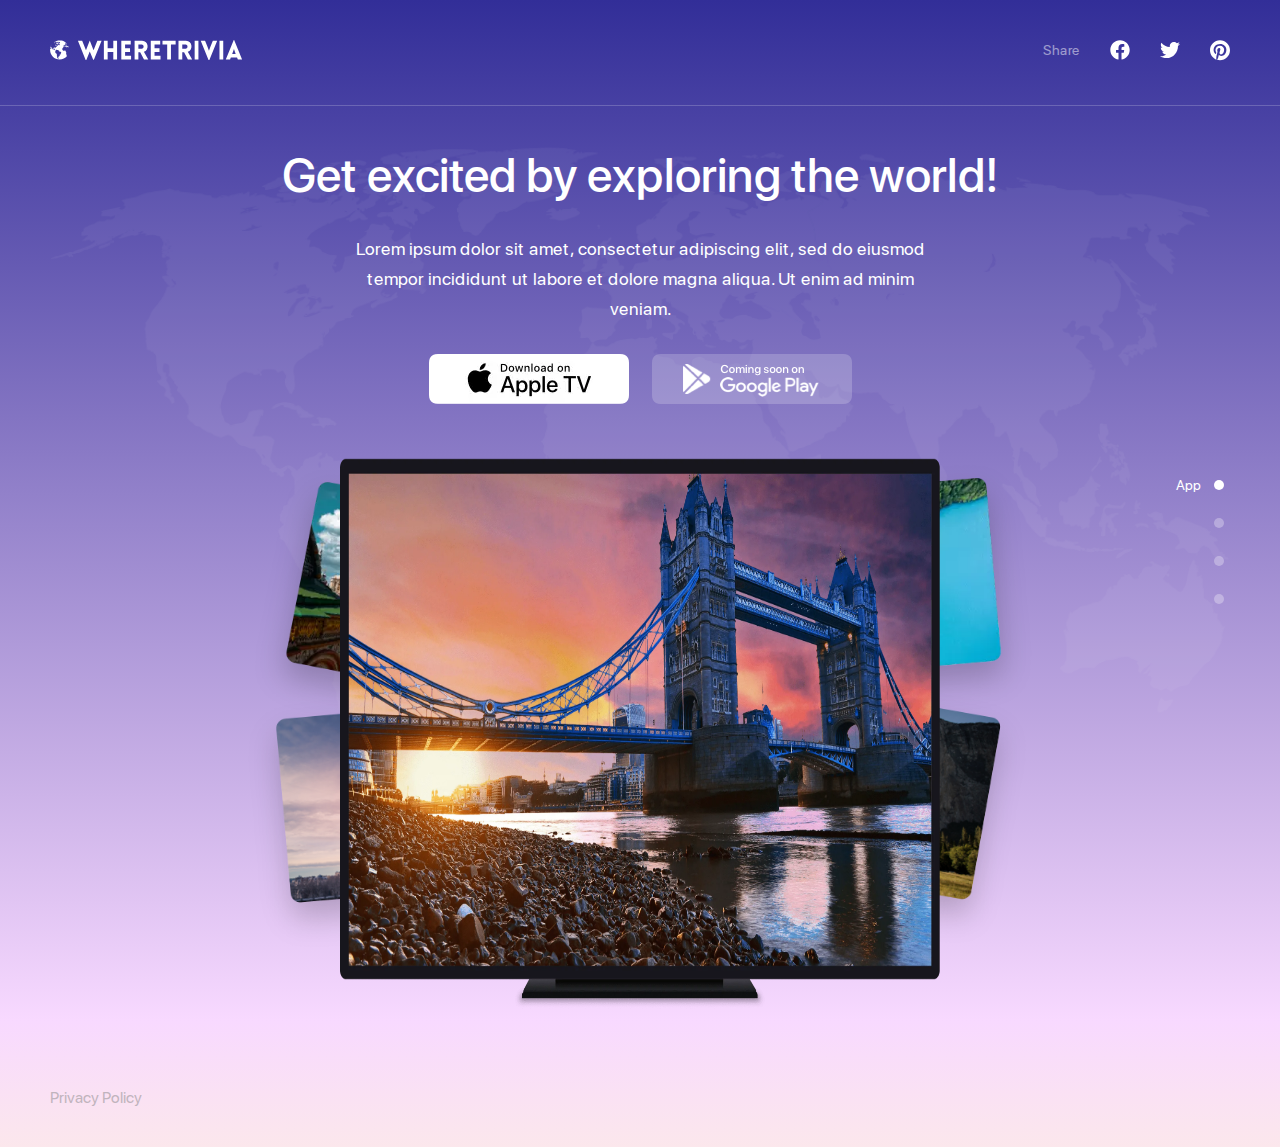
==== commit 3c1d8c91: "optimization" ====
--- a/index.html
+++ b/index.html
@@ -1,5 +1,5 @@
 <!DOCTYPE html>
-<html>
+<html lang="en">
 
 <head>
     <link rel="shortcut icon" href="favicon.ico">
@@ -44,7 +44,7 @@
         </div>
         <div class="main-nav__item media-nav__item">
             <a href="" id="fb_share_btn" class="main-nav__media-icon"
-                aria-label="A link to where trivia's facebook page">
+                aria-label="share where trivia on facebook">
                 <svg aria-hidden="true" focusable="false" data-prefix="fab" data-icon="facebook"
                     class="svg-inline--fa fa-facebook fa-w-16" role="img" xmlns="http://www.w3.org/2000/svg"
                     viewBox="0 0 512 512">
@@ -55,8 +55,8 @@
             </a>
         </div>
         <div class="main-nav__item media-nav__item">
-            <a href="https://twitter.com/share?ref_src=twsrc%5Etfw" target="_blank"
-                class="main-nav__media-icon twitter-share-button" aria-label="A link to where trivia's twitter page"
+            <a href="https://twitter.com/share?ref_src=twsrc%5Etfw" target="_blank" rel="noopener"
+                class="main-nav__media-icon twitter-share-button" aria-label="Share a link to where trivia in twitter"
                 data-show-count="false">
                 <svg aria-hidden="true" focusable="false" data-prefix="fab" data-icon="twitter"
                     class="svg-inline--fa fa-twitter fa-w-16" role="img" xmlns="http://www.w3.org/2000/svg"
@@ -68,8 +68,8 @@
             </a>
         </div>
         <div class="main-nav__item media-nav__item">
-            <a href="https://www.pinterest.com/pinterest/" target="_blank" class="main-nav__media-icon"
-                aria-label="A link to where trivia's pinterest page">
+            <a href="https://www.pinterest.com/pinterest/" target="_blank" rel="noopener" class="main-nav__media-icon"
+                aria-label="A link to where trivia's pinterest profile">
                 <svg aria-hidden="true" focusable="false" data-prefix="fab" data-icon="pinterest"
                     class="svg-inline--fa fa-pinterest fa-w-16" role="img" xmlns="http://www.w3.org/2000/svg"
                     viewBox="0 0 496 512">
@@ -92,33 +92,33 @@
                             eiusmod tempor incididunt ut
                             labore et dolore magna aliqua. Ut enim ad minim veniam.</p>
                         <div class="slideItem__buttons-wrapper">
-                            <a target="_blank" href="https://apps.apple.com/us/app/wheretrivia/id1564201293"
-                                class="slideItem__button app-store__btn"
-                                aria-label="a link to where trivia's application in App Store">
-                                <img src="assets/apple-tv-button.png" alt="Link to Apple App Store Image">
-                            </a>
-                            <a target="_blank" href="#" class="slideItem__button app-store__btn"
-                                aria-label="a link to where trivia's application in Play Store">
-                                <img src="assets/google-play-button.png" alt="Link to Google Play Store Image">
-                            </a>
-                        </div>
-                        <div class="slide__images-wrapper">
-                            <div class="slide-bg-image__wrapper top-left small--hide">
-                                <img src="assets/italy.png"
-                                    alt="An image of a europian city with brown buildings and people in the streets">
-                            </div>
-                            <div class="slide-bg-image__wrapper bottom-left small--hide">
-                                <img src="assets/paris.png" alt="An image of the Eiffel tower">
-                            </div>
-                            <div class="slide-bg-image__wrapper top-right small--hide">
-                                <img src="assets/lake.png" alt="A image of a lake besides a forest taken from above">
-                            </div>
-                            <div class="slide-bg-image__wrapper bottom-right small--hide">
-                                <img src="assets/mountain.png"
-                                    alt="an image of a stone mountain with pine trees at it's base">
-                            </div>
-                            <div class="tv__image-wrapper">
-                                <img src="assets/londonBridge.png" alt="">
+                            <a target="_blank" rel="noopener" href="https://apps.apple.com/us/app/wheretrivia/id1564201293"
+                                class="slideItem__button app-store__btn"
+                                aria-label="a link to where trivia's application in App Store">
+                                <img src="assets/apple-tv-button.webp" alt="Link to Apple App Store Image">
+                            </a>
+                            <a target="_blank" rel="noopener" href="#" class="slideItem__button app-store__btn"
+                                aria-label="a link to where trivia's application in Play Store">
+                                <img src="assets/google-play-button.webp" alt="Link to Google Play Store Image">
+                            </a>
+                        </div>
+                        <div class="slide__images-wrapper">
+                            <div class="slide-bg-image__wrapper top-left small--hide">
+                                <img src="assets/italy.webp"
+                                    alt="An image of a europian city with brown buildings and people in the streets">
+                            </div>
+                            <div class="slide-bg-image__wrapper bottom-left small--hide">
+                                <img src="assets/paris.webp" alt="An image of the Eiffel tower">
+                            </div>
+                            <div class="slide-bg-image__wrapper top-right small--hide">
+                                <img src="assets/lake.webp" alt="A image of a lake besides a forest taken from above">
+                            </div>
+                            <div class="slide-bg-image__wrapper bottom-right small--hide">
+                                <img src="assets/mountain.webp"
+                                    alt="an image of a stone mountain with pine trees at it's base">
+                            </div>
+                            <div class="tv__image-wrapper">
+                                <img src="assets/londonBridge.webp" height="553" width="900" alt="a picture of the london bridge">
                             </div>
                         </div>
                     </div>
@@ -130,33 +130,33 @@
                             eiusmod tempor incididunt ut
                             labore et dolore magna aliqua. Ut enim ad minim veniam.</p>
                         <div class="slideItem__buttons-wrapper">
-                            <a target="_blank" href="https://apps.apple.com/us/app/wheretrivia/id1564201293"
-                                class="slideItem__button app-store__btn"
-                                aria-label="a link to where trivia's application in App Store">
-                                <img src="assets/apple-tv-button.png" alt="Link to Apple App Store Image">
-                            </a>
-                            <a target="_blank" href="#" class="slideItem__button app-store__btn"
-                                aria-label="a link to where trivia's application in Play Store">
-                                <img src="assets/google-play-button.png" alt="Link to Google Play Store Image">
-                            </a>
-                        </div>
-                        <div class="slide__images-wrapper">
-                            <div class="slide-bg-image__wrapper top-left small--hide">
-                                <img src="assets/italy.png"
-                                    alt="An image of a europian city with brown buildings and people in the streets">
-                            </div>
-                            <div class="slide-bg-image__wrapper bottom-left small--hide">
-                                <img src="assets/paris.png" alt="An image of the Eiffel tower">
-                            </div>
-                            <div class="slide-bg-image__wrapper top-right small--hide">
-                                <img src="assets/lake.png" alt="A image of a lake besides a forest taken from above">
-                            </div>
-                            <div class="slide-bg-image__wrapper bottom-right small--hide">
-                                <img src="assets/mountain.png"
-                                    alt="an image of a stone mountain with pine trees at it's base">
-                            </div>
-                            <div class="tv__image-wrapper">
-                                <img src="assets/londonBridgeAndBeach.png" alt="">
+                            <a target="_blank" rel="noopener" href="https://apps.apple.com/us/app/wheretrivia/id1564201293"
+                                class="slideItem__button app-store__btn"
+                                aria-label="a link to where trivia's application in App Store">
+                                <img src="assets/apple-tv-button.webp" alt="Link to Apple App Store Image">
+                            </a>
+                            <a target="_blank" rel="noopener" href="#" class="slideItem__button app-store__btn"
+                                aria-label="a link to where trivia's application in Play Store">
+                                <img src="assets/google-play-button.webp" alt="Link to Google Play Store Image">
+                            </a>
+                        </div>
+                        <div class="slide__images-wrapper">
+                            <div class="slide-bg-image__wrapper top-left small--hide">
+                                <img src="assets/italy.webp"
+                                    alt="An image of a europian city with brown buildings and people in the streets">
+                            </div>
+                            <div class="slide-bg-image__wrapper bottom-left small--hide">
+                                <img src="assets/paris.webp" alt="An image of the Eiffel tower">
+                            </div>
+                            <div class="slide-bg-image__wrapper top-right small--hide">
+                                <img src="assets/lake.webp" alt="A image of a lake besides a forest taken from above">
+                            </div>
+                            <div class="slide-bg-image__wrapper bottom-right small--hide">
+                                <img src="assets/mountain.webp"
+                                    alt="an image of a stone mountain with pine trees at it's base">
+                            </div>
+                            <div class="tv__image-wrapper">
+                                <img src="assets/londonBridgeAndBeach.webp"  height="553" width="900" alt="a picture of a slideshow with the london bridge on the first slide and a beach on the second slide">
                             </div>
                         </div>
                     </div>
@@ -168,33 +168,33 @@
                             eiusmod tempor incididunt ut
                             labore et dolore magna aliqua. Ut enim ad minim veniam.</p>
                         <div class="slideItem__buttons-wrapper">
-                            <a target="_blank" href="https://apps.apple.com/us/app/wheretrivia/id1564201293"
-                                class="slideItem__button app-store__btn"
-                                aria-label="a link to where trivia's application in App Store">
-                                <img src="assets/apple-tv-button.png" alt="Link to Apple App Store Image">
-                            </a>
-                            <a target="_blank" href="#" class="slideItem__button app-store__btn"
-                                aria-label="a link to where trivia's application in Play Store">
-                                <img src="assets/google-play-button.png" alt="Link to Google Play Store Image">
-                            </a>
-                        </div>
-                        <div class="slide__images-wrapper">
-                            <div class="slide-bg-image__wrapper top-left small--hide">
-                                <img src="assets/italy.png"
-                                    alt="An image of a europian city with brown buildings and people in the streets">
-                            </div>
-                            <div class="slide-bg-image__wrapper bottom-left small--hide">
-                                <img src="assets/paris.png" alt="An image of the Eiffel tower">
-                            </div>
-                            <div class="slide-bg-image__wrapper top-right small--hide">
-                                <img src="assets/lake.png" alt="A image of a lake besides a forest taken from above">
-                            </div>
-                            <div class="slide-bg-image__wrapper bottom-right small--hide">
-                                <img src="assets/mountain.png"
-                                    alt="an image of a stone mountain with pine trees at it's base">
-                            </div>
-                            <div class="tv__image-wrapper">
-                                <img src="assets/londonBridge-Beach-and-greenland.png" alt="">
+                            <a target="_blank" rel="noopener" href="https://apps.apple.com/us/app/wheretrivia/id1564201293"
+                                class="slideItem__button app-store__btn"
+                                aria-label="a link to where trivia's application in App Store">
+                                <img src="assets/apple-tv-button.webp" alt="Link to Apple App Store Image">
+                            </a>
+                            <a target="_blank" rel="noopener" href="#" class="slideItem__button app-store__btn"
+                                aria-label="a link to where trivia's application in Play Store">
+                                <img src="assets/google-play-button.webp" alt="Link to Google Play Store Image">
+                            </a>
+                        </div>
+                        <div class="slide__images-wrapper">
+                            <div class="slide-bg-image__wrapper top-left small--hide">
+                                <img src="assets/italy.webp"
+                                    alt="An image of a europian city with brown buildings and people in the streets">
+                            </div>
+                            <div class="slide-bg-image__wrapper bottom-left small--hide">
+                                <img src="assets/paris.webp" alt="An image of the Eiffel tower">
+                            </div>
+                            <div class="slide-bg-image__wrapper top-right small--hide">
+                                <img src="assets/lake.webp" alt="A image of a lake besides a forest taken from above">
+                            </div>
+                            <div class="slide-bg-image__wrapper bottom-right small--hide">
+                                <img src="assets/mountain.webp"
+                                    alt="an image of a stone mountain with pine trees at it's base">
+                            </div>
+                            <div class="tv__image-wrapper">
+                                <img src="assets/londonBridge-Beach-and-greenland.webp"  height="553" width="900" alt="a picture of a slideshow with the london bridge on the first slide, a beach on the second slide and a grassy land on the third slide">
                             </div>
                         </div>
                     </div>
@@ -206,33 +206,33 @@
                             eiusmod tempor incididunt ut
                             labore et dolore magna aliqua. Ut enim ad minim veniam.</p>
                         <div class="slideItem__buttons-wrapper">
-                            <a target="_blank" href="https://apps.apple.com/us/app/wheretrivia/id1564201293"
-                                class="slideItem__button app-store__btn"
-                                aria-label="a link to where trivia's application in App Store">
-                                <img src="assets/apple-tv-button.png" alt="Link to Apple App Store Image">
-                            </a>
-                            <a target="_blank" href="#" class="slideItem__button app-store__btn"
-                                aria-label="a link to where trivia's application in Play Store">
-                                <img src="assets/google-play-button.png" alt="Link to Google Play Store Image">
-                            </a>
-                        </div>
-                        <div class="slide__images-wrapper">
-                            <div class="slide-bg-image__wrapper top-left small--hide">
-                                <img src="assets/italy.png"
-                                    alt="An image of a europian city with brown buildings and people in the streets">
-                            </div>
-                            <div class="slide-bg-image__wrapper bottom-left small--hide">
-                                <img src="assets/paris.png" alt="An image of the Eiffel tower">
-                            </div>
-                            <div class="slide-bg-image__wrapper top-right small--hide">
-                                <img src="assets/lake.png" alt="A image of a lake besides a forest taken from above">
-                            </div>
-                            <div class="slide-bg-image__wrapper bottom-right small--hide">
-                                <img src="assets/mountain.png"
-                                    alt="an image of a stone mountain with pine trees at it's base">
-                            </div>
-                            <div class="tv__image-wrapper">
-                                <img src="assets/londonBridge-With-loader.png" alt="">
+                            <a target="_blank" rel="noopener" href="https://apps.apple.com/us/app/wheretrivia/id1564201293"
+                                class="slideItem__button app-store__btn"
+                                aria-label="a link to where trivia's application in App Store">
+                                <img src="assets/apple-tv-button.webp" alt="Link to Apple App Store Image">
+                            </a>
+                            <a target="_blank" rel="noopener" href="#" class="slideItem__button app-store__btn"
+                                aria-label="a link to where trivia's application in Play Store">
+                                <img src="assets/google-play-button.webp" alt="Link to Google Play Store Image">
+                            </a>
+                        </div>
+                        <div class="slide__images-wrapper">
+                            <div class="slide-bg-image__wrapper top-left small--hide">
+                                <img src="assets/italy.webp"
+                                    alt="An image of a europian city with brown buildings and people in the streets">
+                            </div>
+                            <div class="slide-bg-image__wrapper bottom-left small--hide">
+                                <img src="assets/paris.webp" alt="An image of the Eiffel tower">
+                            </div>
+                            <div class="slide-bg-image__wrapper top-right small--hide">
+                                <img src="assets/lake.webp" alt="A image of a lake besides a forest taken from above">
+                            </div>
+                            <div class="slide-bg-image__wrapper bottom-right small--hide">
+                                <img src="assets/mountain.webp"
+                                    alt="an image of a stone mountain with pine trees at it's base">
+                            </div>
+                            <div class="tv__image-wrapper">
+                                <img src="assets/londonBridge-With-loader.webp" height="553" width="900" alt="a picture of the london bridge with a loading icon at the top right corner">
                             </div>
                         </div>
                     </div>
--- a/assets/style.css
+++ b/assets/style.css
@@ -49,7 +49,8 @@
     transition: background-image 1s ease-in-out;
 }
 body {
-    min-height: 100vh;
+    height: fit-content;
+    min-height: 100%;
     margin: 0;
 }
 .text--dark {
@@ -72,15 +73,14 @@
 footer {
     padding: 40px 50px;
 }
-@media only screen and (max-width: 749px) {
+@media only screen and (max-width: 989px) {
     main,
     .main-nav,
     footer {
         padding: 23px 20px;
     }
-    footer {
-        text-align: center;
-    }
+}
+@media only screen and (max-width: 749px) {
     .slider__item {
         padding: 0;
     }
@@ -125,6 +125,12 @@
         font-size: 28px;
     }
 }
+@media only screen and (min-width: 750px) and (max-width:989px){
+    h1,
+    .h1 {
+        font-size: 38px;
+    }
+}
 /* .slider,
 .slider__track {
     min-height: 100vh;
@@ -139,7 +145,7 @@
 
 @media only screen and (max-width: 749px) {
     .slider__track {
-        min-height: 512px;
+        min-height: 450px;
         margin-bottom: 20px;
     }
 }
@@ -164,7 +170,7 @@
     width: 50%;
     margin: 30px auto;
 }
-@media only screen and (max-width: 749px) {
+@media only screen and (max-width: 989px) {
     .slider__item .slider__item-description {
         width: 100%;
         margin: 20px auto;
@@ -193,14 +199,14 @@
     }
 }
 .main__content {
-    background-image: url("continents.png");
+    background-image: url("continents.webp");
     background-position: center top;
     background-repeat: no-repeat;
     background-size: contain;
 }
 @media only screen and (max-width: 749px) {
     .main__content {
-        background-image: url("continents-small.png");
+        background-image: url("continents-small.webp");
     }
 }
 .slider,
@@ -218,7 +224,7 @@
         max-width: 100%;
         min-width: unset;
         min-height: unset;
-        margin: 50px auto;
+        margin: 30px auto;
     }
 }
 @media only screen and (min-width: 750px) and (max-width: 989px) {
@@ -226,6 +232,7 @@
         max-width: 70%;
         min-width: unset;
         min-height: 400px;
+        margin: 25px auto;
     }
 }
 
@@ -299,7 +306,7 @@
 .tv__image-wrapper {
     position: static;
 }
-.slide-bg-image__wrapper img{
+.slide-bg-image__wrapper img {
     width: 80%;
 }
 @media only screen and (min-width: 750px) {
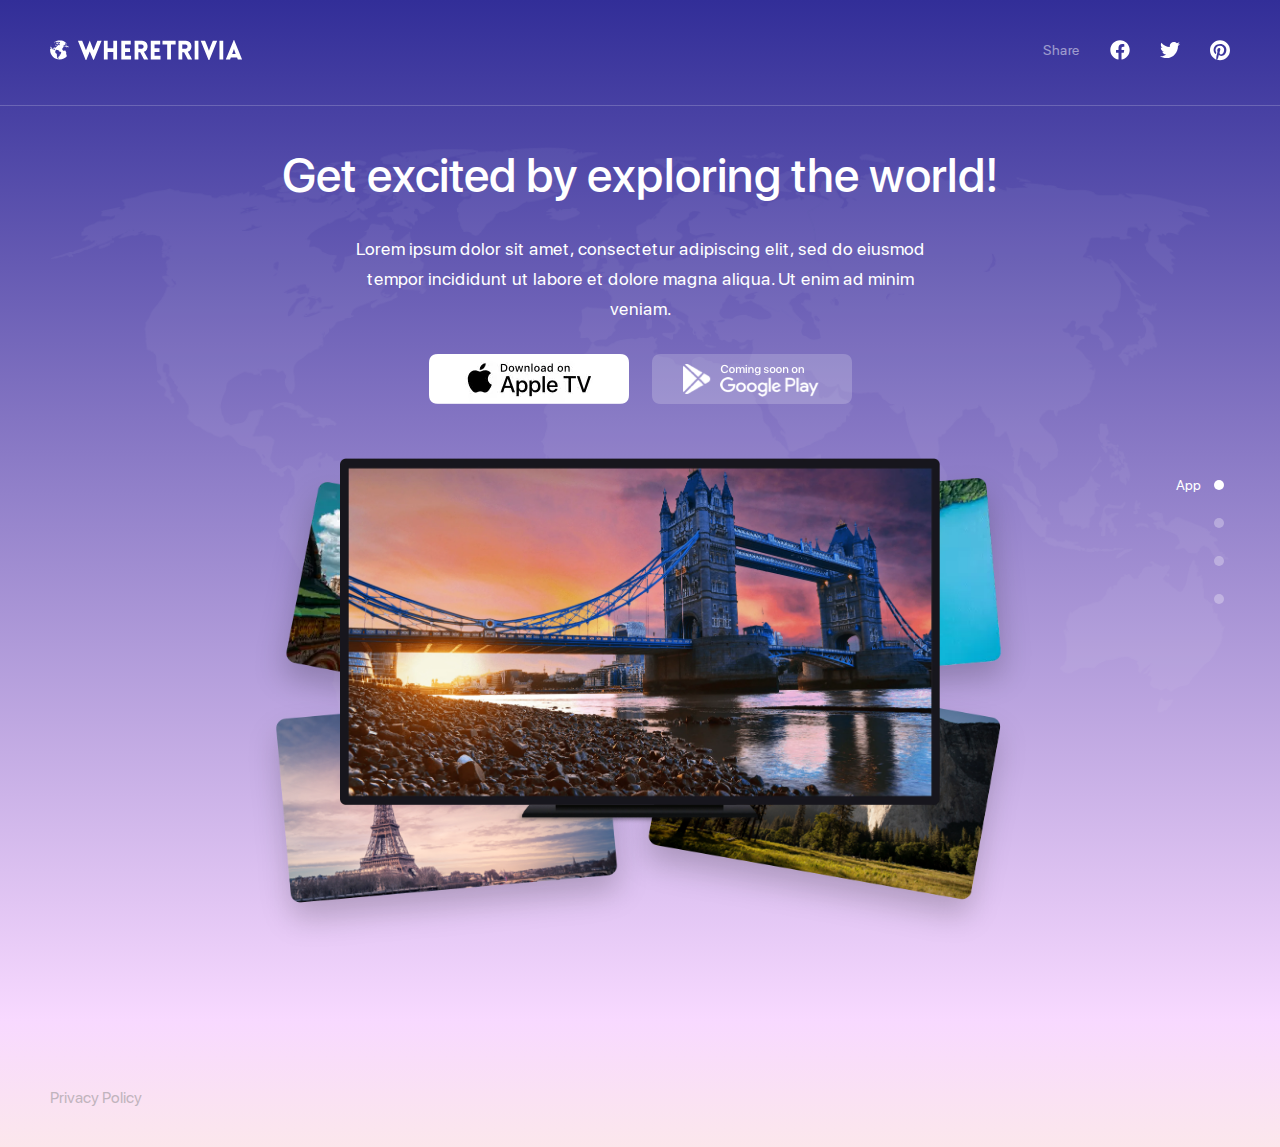
==== commit 620d4a0e: "fixed image height responsive ness" ====
--- a/index.html
+++ b/index.html
@@ -43,8 +43,7 @@
             <span class="main-nav__share-label">Share</span>
         </div>
         <div class="main-nav__item media-nav__item">
-            <a href="" id="fb_share_btn" class="main-nav__media-icon"
-                aria-label="share where trivia on facebook">
+            <a href="" id="fb_share_btn" class="main-nav__media-icon" aria-label="share where trivia on facebook">
                 <svg aria-hidden="true" focusable="false" data-prefix="fab" data-icon="facebook"
                     class="svg-inline--fa fa-facebook fa-w-16" role="img" xmlns="http://www.w3.org/2000/svg"
                     viewBox="0 0 512 512">
@@ -92,33 +91,34 @@
                             eiusmod tempor incididunt ut
                             labore et dolore magna aliqua. Ut enim ad minim veniam.</p>
                         <div class="slideItem__buttons-wrapper">
-                            <a target="_blank" rel="noopener" href="https://apps.apple.com/us/app/wheretrivia/id1564201293"
-                                class="slideItem__button app-store__btn"
-                                aria-label="a link to where trivia's application in App Store">
-                                <img src="assets/apple-tv-button.webp" alt="Link to Apple App Store Image">
-                            </a>
-                            <a target="_blank" rel="noopener" href="#" class="slideItem__button app-store__btn"
-                                aria-label="a link to where trivia's application in Play Store">
-                                <img src="assets/google-play-button.webp" alt="Link to Google Play Store Image">
-                            </a>
-                        </div>
-                        <div class="slide__images-wrapper">
-                            <div class="slide-bg-image__wrapper top-left small--hide">
-                                <img src="assets/italy.webp"
-                                    alt="An image of a europian city with brown buildings and people in the streets">
-                            </div>
-                            <div class="slide-bg-image__wrapper bottom-left small--hide">
-                                <img src="assets/paris.webp" alt="An image of the Eiffel tower">
-                            </div>
-                            <div class="slide-bg-image__wrapper top-right small--hide">
-                                <img src="assets/lake.webp" alt="A image of a lake besides a forest taken from above">
-                            </div>
-                            <div class="slide-bg-image__wrapper bottom-right small--hide">
-                                <img src="assets/mountain.webp"
-                                    alt="an image of a stone mountain with pine trees at it's base">
-                            </div>
-                            <div class="tv__image-wrapper">
-                                <img src="assets/londonBridge.webp" height="553" width="900" alt="a picture of the london bridge">
+                            <a target="_blank" rel="noopener"
+                                href="https://apps.apple.com/us/app/wheretrivia/id1564201293"
+                                class="slideItem__button app-store__btn"
+                                aria-label="a link to where trivia's application in App Store">
+                                <img src="assets/apple-tv-button.webp" alt="Link to Apple App Store Image">
+                            </a>
+                            <a target="_blank" rel="noopener" href="#" class="slideItem__button app-store__btn"
+                                aria-label="a link to where trivia's application in Play Store">
+                                <img src="assets/google-play-button.webp" alt="Link to Google Play Store Image">
+                            </a>
+                        </div>
+                        <div class="slide__images-wrapper">
+                            <div class="slide-bg-image__wrapper top-left small--hide">
+                                <img src="assets/italy.webp"
+                                    alt="An image of a europian city with brown buildings and people in the streets">
+                            </div>
+                            <div class="slide-bg-image__wrapper bottom-left small--hide">
+                                <img src="assets/paris.webp" alt="An image of the Eiffel tower">
+                            </div>
+                            <div class="slide-bg-image__wrapper top-right small--hide">
+                                <img src="assets/lake.webp" alt="A image of a lake besides a forest taken from above">
+                            </div>
+                            <div class="slide-bg-image__wrapper bottom-right small--hide">
+                                <img src="assets/mountain.webp"
+                                    alt="an image of a stone mountain with pine trees at it's base">
+                            </div>
+                            <div class="tv__image-wrapper">
+                                <img src="assets/londonBridge.webp" alt="a picture of the london bridge">
                             </div>
                         </div>
                     </div>
@@ -130,33 +130,35 @@
                             eiusmod tempor incididunt ut
                             labore et dolore magna aliqua. Ut enim ad minim veniam.</p>
                         <div class="slideItem__buttons-wrapper">
-                            <a target="_blank" rel="noopener" href="https://apps.apple.com/us/app/wheretrivia/id1564201293"
-                                class="slideItem__button app-store__btn"
-                                aria-label="a link to where trivia's application in App Store">
-                                <img src="assets/apple-tv-button.webp" alt="Link to Apple App Store Image">
-                            </a>
-                            <a target="_blank" rel="noopener" href="#" class="slideItem__button app-store__btn"
-                                aria-label="a link to where trivia's application in Play Store">
-                                <img src="assets/google-play-button.webp" alt="Link to Google Play Store Image">
-                            </a>
-                        </div>
-                        <div class="slide__images-wrapper">
-                            <div class="slide-bg-image__wrapper top-left small--hide">
-                                <img src="assets/italy.webp"
-                                    alt="An image of a europian city with brown buildings and people in the streets">
-                            </div>
-                            <div class="slide-bg-image__wrapper bottom-left small--hide">
-                                <img src="assets/paris.webp" alt="An image of the Eiffel tower">
-                            </div>
-                            <div class="slide-bg-image__wrapper top-right small--hide">
-                                <img src="assets/lake.webp" alt="A image of a lake besides a forest taken from above">
-                            </div>
-                            <div class="slide-bg-image__wrapper bottom-right small--hide">
-                                <img src="assets/mountain.webp"
-                                    alt="an image of a stone mountain with pine trees at it's base">
-                            </div>
-                            <div class="tv__image-wrapper">
-                                <img src="assets/londonBridgeAndBeach.webp"  height="553" width="900" alt="a picture of a slideshow with the london bridge on the first slide and a beach on the second slide">
+                            <a target="_blank" rel="noopener"
+                                href="https://apps.apple.com/us/app/wheretrivia/id1564201293"
+                                class="slideItem__button app-store__btn"
+                                aria-label="a link to where trivia's application in App Store">
+                                <img src="assets/apple-tv-button.webp" alt="Link to Apple App Store Image">
+                            </a>
+                            <a target="_blank" rel="noopener" href="#" class="slideItem__button app-store__btn"
+                                aria-label="a link to where trivia's application in Play Store">
+                                <img src="assets/google-play-button.webp" alt="Link to Google Play Store Image">
+                            </a>
+                        </div>
+                        <div class="slide__images-wrapper">
+                            <div class="slide-bg-image__wrapper top-left small--hide">
+                                <img src="assets/italy.webp"
+                                    alt="An image of a europian city with brown buildings and people in the streets">
+                            </div>
+                            <div class="slide-bg-image__wrapper bottom-left small--hide">
+                                <img src="assets/paris.webp" alt="An image of the Eiffel tower">
+                            </div>
+                            <div class="slide-bg-image__wrapper top-right small--hide">
+                                <img src="assets/lake.webp" alt="A image of a lake besides a forest taken from above">
+                            </div>
+                            <div class="slide-bg-image__wrapper bottom-right small--hide">
+                                <img src="assets/mountain.webp"
+                                    alt="an image of a stone mountain with pine trees at it's base">
+                            </div>
+                            <div class="tv__image-wrapper">
+                                <img src="assets/londonBridgeAndBeach.webp"
+                                    alt="a picture of a slideshow with the london bridge on the first slide and a beach on the second slide">
                             </div>
                         </div>
                     </div>
@@ -168,33 +170,35 @@
                             eiusmod tempor incididunt ut
                             labore et dolore magna aliqua. Ut enim ad minim veniam.</p>
                         <div class="slideItem__buttons-wrapper">
-                            <a target="_blank" rel="noopener" href="https://apps.apple.com/us/app/wheretrivia/id1564201293"
-                                class="slideItem__button app-store__btn"
-                                aria-label="a link to where trivia's application in App Store">
-                                <img src="assets/apple-tv-button.webp" alt="Link to Apple App Store Image">
-                            </a>
-                            <a target="_blank" rel="noopener" href="#" class="slideItem__button app-store__btn"
-                                aria-label="a link to where trivia's application in Play Store">
-                                <img src="assets/google-play-button.webp" alt="Link to Google Play Store Image">
-                            </a>
-                        </div>
-                        <div class="slide__images-wrapper">
-                            <div class="slide-bg-image__wrapper top-left small--hide">
-                                <img src="assets/italy.webp"
-                                    alt="An image of a europian city with brown buildings and people in the streets">
-                            </div>
-                            <div class="slide-bg-image__wrapper bottom-left small--hide">
-                                <img src="assets/paris.webp" alt="An image of the Eiffel tower">
-                            </div>
-                            <div class="slide-bg-image__wrapper top-right small--hide">
-                                <img src="assets/lake.webp" alt="A image of a lake besides a forest taken from above">
-                            </div>
-                            <div class="slide-bg-image__wrapper bottom-right small--hide">
-                                <img src="assets/mountain.webp"
-                                    alt="an image of a stone mountain with pine trees at it's base">
-                            </div>
-                            <div class="tv__image-wrapper">
-                                <img src="assets/londonBridge-Beach-and-greenland.webp"  height="553" width="900" alt="a picture of a slideshow with the london bridge on the first slide, a beach on the second slide and a grassy land on the third slide">
+                            <a target="_blank" rel="noopener"
+                                href="https://apps.apple.com/us/app/wheretrivia/id1564201293"
+                                class="slideItem__button app-store__btn"
+                                aria-label="a link to where trivia's application in App Store">
+                                <img src="assets/apple-tv-button.webp" alt="Link to Apple App Store Image">
+                            </a>
+                            <a target="_blank" rel="noopener" href="#" class="slideItem__button app-store__btn"
+                                aria-label="a link to where trivia's application in Play Store">
+                                <img src="assets/google-play-button.webp" alt="Link to Google Play Store Image">
+                            </a>
+                        </div>
+                        <div class="slide__images-wrapper">
+                            <div class="slide-bg-image__wrapper top-left small--hide">
+                                <img src="assets/italy.webp"
+                                    alt="An image of a europian city with brown buildings and people in the streets">
+                            </div>
+                            <div class="slide-bg-image__wrapper bottom-left small--hide">
+                                <img src="assets/paris.webp" alt="An image of the Eiffel tower">
+                            </div>
+                            <div class="slide-bg-image__wrapper top-right small--hide">
+                                <img src="assets/lake.webp" alt="A image of a lake besides a forest taken from above">
+                            </div>
+                            <div class="slide-bg-image__wrapper bottom-right small--hide">
+                                <img src="assets/mountain.webp"
+                                    alt="an image of a stone mountain with pine trees at it's base">
+                            </div>
+                            <div class="tv__image-wrapper">
+                                <img src="assets/londonBridge-Beach-and-greenland.webp"
+                                    alt="a picture of a slideshow with the london bridge on the first slide, a beach on the second slide and a grassy land on the third slide">
                             </div>
                         </div>
                     </div>
@@ -206,33 +210,35 @@
                             eiusmod tempor incididunt ut
                             labore et dolore magna aliqua. Ut enim ad minim veniam.</p>
                         <div class="slideItem__buttons-wrapper">
-                            <a target="_blank" rel="noopener" href="https://apps.apple.com/us/app/wheretrivia/id1564201293"
-                                class="slideItem__button app-store__btn"
-                                aria-label="a link to where trivia's application in App Store">
-                                <img src="assets/apple-tv-button.webp" alt="Link to Apple App Store Image">
-                            </a>
-                            <a target="_blank" rel="noopener" href="#" class="slideItem__button app-store__btn"
-                                aria-label="a link to where trivia's application in Play Store">
-                                <img src="assets/google-play-button.webp" alt="Link to Google Play Store Image">
-                            </a>
-                        </div>
-                        <div class="slide__images-wrapper">
-                            <div class="slide-bg-image__wrapper top-left small--hide">
-                                <img src="assets/italy.webp"
-                                    alt="An image of a europian city with brown buildings and people in the streets">
-                            </div>
-                            <div class="slide-bg-image__wrapper bottom-left small--hide">
-                                <img src="assets/paris.webp" alt="An image of the Eiffel tower">
-                            </div>
-                            <div class="slide-bg-image__wrapper top-right small--hide">
-                                <img src="assets/lake.webp" alt="A image of a lake besides a forest taken from above">
-                            </div>
-                            <div class="slide-bg-image__wrapper bottom-right small--hide">
-                                <img src="assets/mountain.webp"
-                                    alt="an image of a stone mountain with pine trees at it's base">
-                            </div>
-                            <div class="tv__image-wrapper">
-                                <img src="assets/londonBridge-With-loader.webp" height="553" width="900" alt="a picture of the london bridge with a loading icon at the top right corner">
+                            <a target="_blank" rel="noopener"
+                                href="https://apps.apple.com/us/app/wheretrivia/id1564201293"
+                                class="slideItem__button app-store__btn"
+                                aria-label="a link to where trivia's application in App Store">
+                                <img src="assets/apple-tv-button.webp" alt="Link to Apple App Store Image">
+                            </a>
+                            <a target="_blank" rel="noopener" href="#" class="slideItem__button app-store__btn"
+                                aria-label="a link to where trivia's application in Play Store">
+                                <img src="assets/google-play-button.webp" alt="Link to Google Play Store Image">
+                            </a>
+                        </div>
+                        <div class="slide__images-wrapper">
+                            <div class="slide-bg-image__wrapper top-left small--hide">
+                                <img src="assets/italy.webp"
+                                    alt="An image of a europian city with brown buildings and people in the streets">
+                            </div>
+                            <div class="slide-bg-image__wrapper bottom-left small--hide">
+                                <img src="assets/paris.webp" alt="An image of the Eiffel tower">
+                            </div>
+                            <div class="slide-bg-image__wrapper top-right small--hide">
+                                <img src="assets/lake.webp" alt="A image of a lake besides a forest taken from above">
+                            </div>
+                            <div class="slide-bg-image__wrapper bottom-right small--hide">
+                                <img src="assets/mountain.webp"
+                                    alt="an image of a stone mountain with pine trees at it's base">
+                            </div>
+                            <div class="tv__image-wrapper">
+                                <img src="assets/londonBridge-With-loader.webp"
+                                    alt="a picture of the london bridge with a loading icon at the top right corner">
                             </div>
                         </div>
                     </div>
